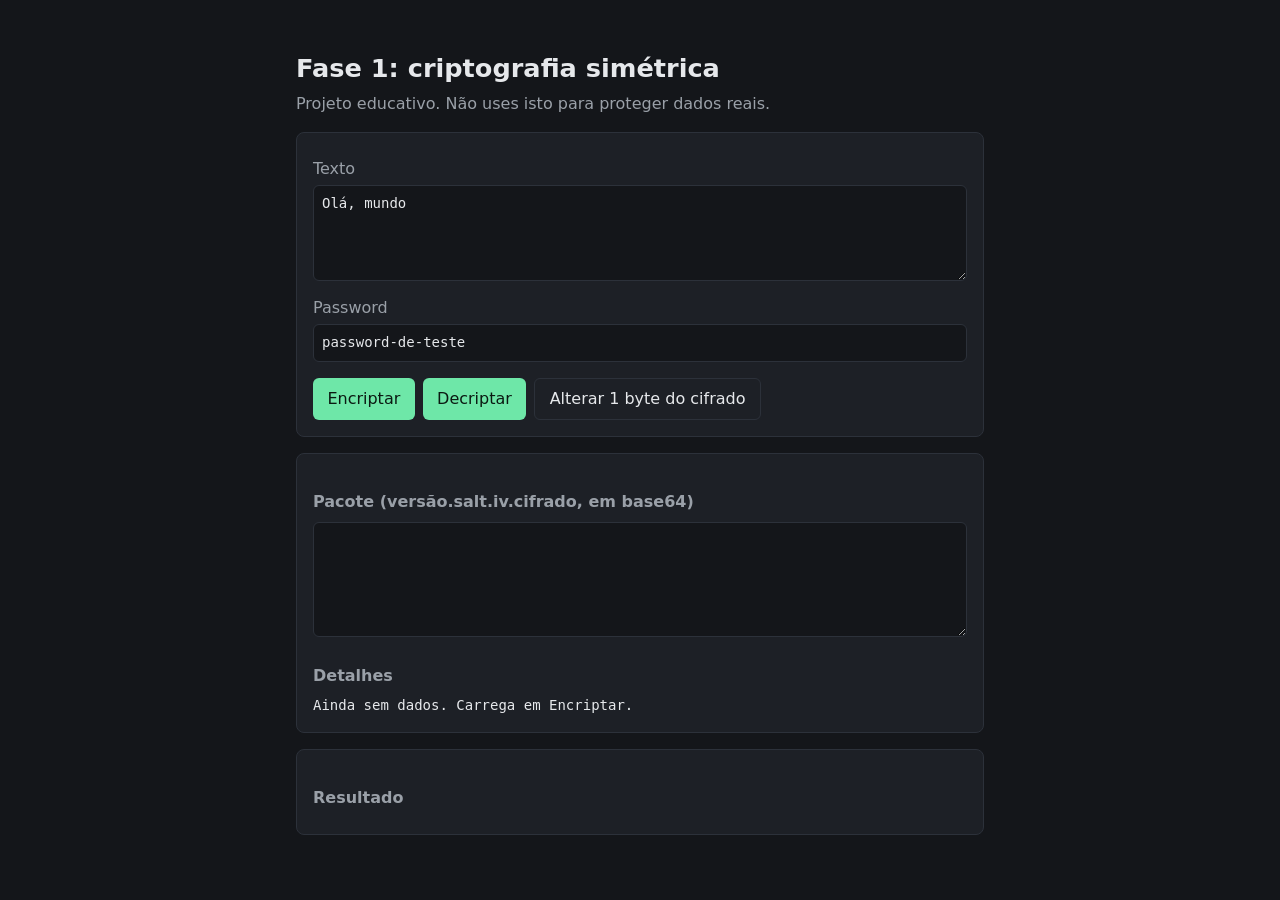
==== fase-1-simetrica/index.html @ 67fef3d6 "Estrutura inicial: resumo, fase 1 e planos das fases 2 a 5" ====
<!doctype html>
<html lang="pt-PT">
<head>
  <meta charset="utf-8">
  <meta name="viewport" content="width=device-width, initial-scale=1">
  <title>Fase 1: AES-GCM</title>
  <link rel="stylesheet" href="style.css">
</head>
<body>
  <main>
    <h1>Fase 1: criptografia simétrica</h1>
    <p class="aviso">Projeto educativo. Não uses isto para proteger dados reais.</p>

    <section>
      <label for="texto">Texto</label>
      <textarea id="texto" rows="4">Olá, mundo</textarea>

      <label for="password">Password</label>
      <input id="password" type="text" value="password-de-teste" autocomplete="off">

      <div class="botoes">
        <button id="encriptar">Encriptar</button>
        <button id="decriptar">Decriptar</button>
        <button id="adulterar" class="secundario">Alterar 1 byte do cifrado</button>
      </div>
    </section>

    <section>
      <h2>Pacote (versão.salt.iv.cifrado, em base64)</h2>
      <textarea id="pacote" rows="5" spellcheck="false"></textarea>
      <h2>Detalhes</h2>
      <pre id="detalhes">Ainda sem dados. Carrega em Encriptar.</pre>
    </section>

    <section>
      <h2>Resultado</h2>
      <pre id="resultado"></pre>
    </section>
  </main>
  <script src="app.js"></script>
</body>
</html>
---- fase-1-simetrica/style.css ----
:root {
  --fundo: #14161a;
  --cartao: #1d2026;
  --texto: #e6e8eb;
  --suave: #9aa0a8;
  --acento: #6ee7a8;
  --borda: #2c313a;
}

* { box-sizing: border-box; }

body {
  margin: 0;
  background: var(--fundo);
  color: var(--texto);
  font: 16px/1.5 system-ui, sans-serif;
}

main {
  max-width: 720px;
  margin: 0 auto;
  padding: 2rem 1rem 4rem;
}

h1 { font-size: 1.6rem; margin-bottom: 0.25rem; }
h2 { font-size: 1rem; color: var(--suave); margin: 1.25rem 0 0.5rem; }

.aviso { color: var(--suave); margin-top: 0; }

section {
  background: var(--cartao);
  border: 1px solid var(--borda);
  border-radius: 8px;
  padding: 1rem;
  margin-top: 1rem;
}

label { display: block; margin: 0.5rem 0 0.25rem; color: var(--suave); }

textarea, input {
  width: 100%;
  background: var(--fundo);
  color: var(--texto);
  border: 1px solid var(--borda);
  border-radius: 6px;
  padding: 0.5rem;
  font: 14px/1.4 ui-monospace, monospace;
}

.botoes { display: flex; gap: 0.5rem; flex-wrap: wrap; margin-top: 1rem; }

button {
  background: var(--acento);
  color: #0b1a12;
  border: 0;
  border-radius: 6px;
  padding: 0.5rem 0.9rem;
  font: inherit;
  cursor: pointer;
}

button.secundario {
  background: transparent;
  color: var(--texto);
  border: 1px solid var(--borda);
}

pre {
  margin: 0;
  white-space: pre-wrap;
  word-break: break-all;
  font: 14px/1.4 ui-monospace, monospace;
}
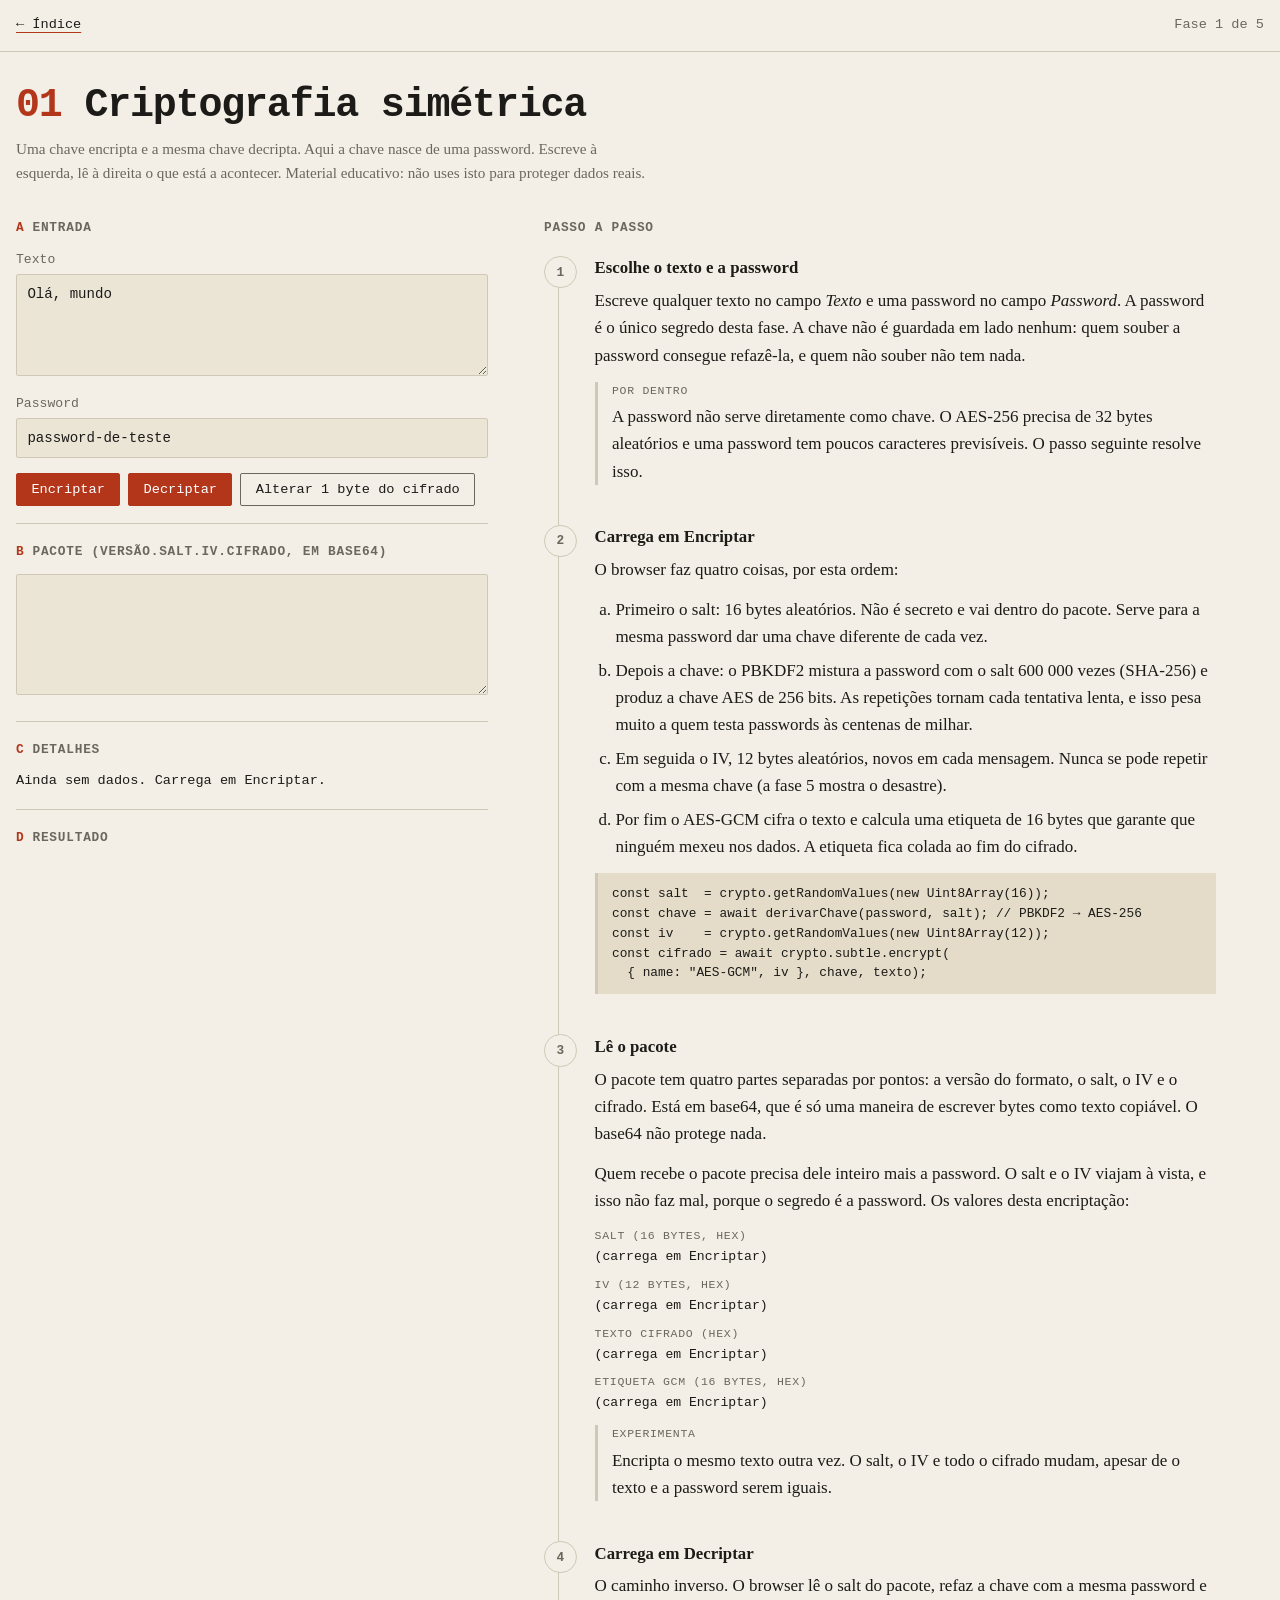
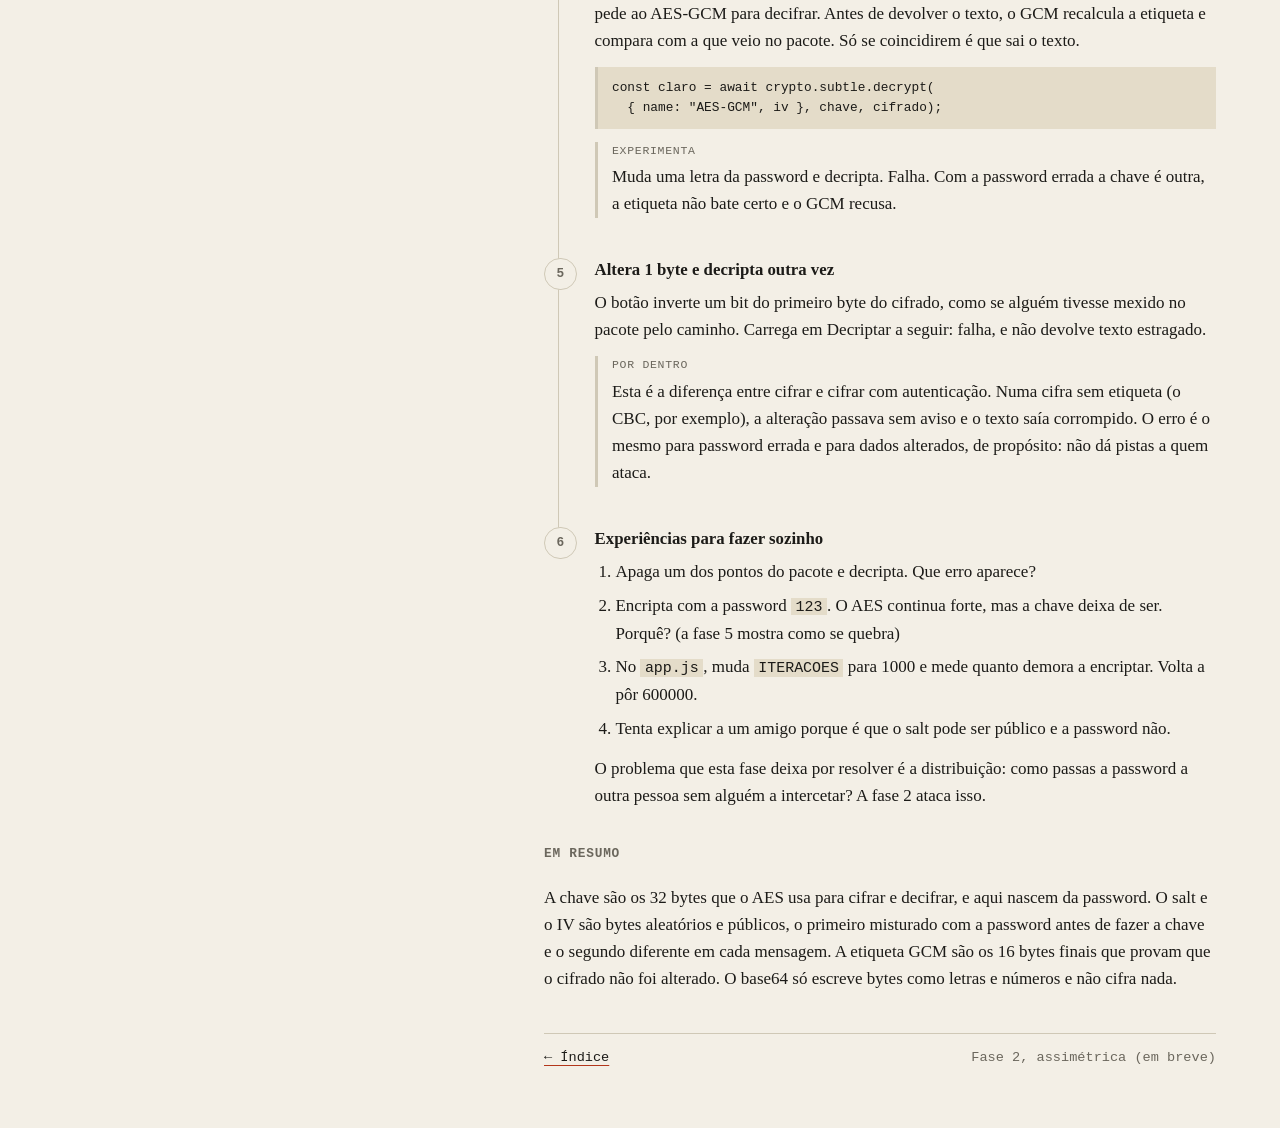
==== commit 059e7253: "Layout de duas colunas com guia passo a passo" ====
--- a/fase-1-simetrica/index.html
+++ b/fase-1-simetrica/index.html
@@ -3,40 +3,149 @@
 <head>
   <meta charset="utf-8">
   <meta name="viewport" content="width=device-width, initial-scale=1">
-  <title>Fase 1: AES-GCM</title>
-  <link rel="stylesheet" href="style.css">
+  <title>Fase 1: criptografia simétrica | Criptografia na Prática</title>
+  <link rel="stylesheet" href="../assets/fase.css">
 </head>
 <body>
-  <main>
-    <h1>Fase 1: criptografia simétrica</h1>
-    <p class="aviso">Projeto educativo. Não uses isto para proteger dados reais.</p>
+  <header class="topo">
+    <div class="topo-in">
+      <a href="../">← Índice</a>
+      <span class="pos">Fase 1 de 5</span>
+    </div>
+  </header>
 
-    <section>
-      <label for="texto">Texto</label>
-      <textarea id="texto" rows="4">Olá, mundo</textarea>
+  <main class="fase">
+    <div class="cabecalho">
+      <h1><span>01</span> Criptografia simétrica</h1>
+      <p>Uma chave encripta e a mesma chave decripta. Aqui a chave nasce de uma password. Escreve à esquerda, lê à direita o que está a acontecer. Material educativo: não uses isto para proteger dados reais.</p>
+    </div>
 
-      <label for="password">Password</label>
-      <input id="password" type="text" value="password-de-teste" autocomplete="off">
+    <!-- ESQUERDA: laboratório -->
+    <div class="lab">
+      <section class="bloco">
+        <h2><b>A</b>Entrada</h2>
+        <label for="texto">Texto</label>
+        <textarea id="texto" rows="4">Olá, mundo</textarea>
 
-      <div class="botoes">
-        <button id="encriptar">Encriptar</button>
-        <button id="decriptar">Decriptar</button>
-        <button id="adulterar" class="secundario">Alterar 1 byte do cifrado</button>
-      </div>
-    </section>
+        <label for="password">Password</label>
+        <input id="password" type="text" value="password-de-teste" autocomplete="off" spellcheck="false">
 
-    <section>
-      <h2>Pacote (versão.salt.iv.cifrado, em base64)</h2>
-      <textarea id="pacote" rows="5" spellcheck="false"></textarea>
-      <h2>Detalhes</h2>
-      <pre id="detalhes">Ainda sem dados. Carrega em Encriptar.</pre>
-    </section>
+        <div class="botoes">
+          <button id="encriptar">Encriptar</button>
+          <button id="decriptar">Decriptar</button>
+          <button id="adulterar" class="secundario">Alterar 1 byte do cifrado</button>
+        </div>
+      </section>
 
-    <section>
-      <h2>Resultado</h2>
-      <pre id="resultado"></pre>
-    </section>
+      <section class="bloco">
+        <h2><b>B</b>Pacote (versão.salt.iv.cifrado, em base64)</h2>
+        <textarea id="pacote" rows="5" spellcheck="false" aria-label="Pacote cifrado"></textarea>
+      </section>
+
+      <section class="bloco">
+        <h2><b>C</b>Detalhes</h2>
+        <pre id="detalhes">Ainda sem dados. Carrega em Encriptar.</pre>
+      </section>
+
+      <section class="bloco">
+        <h2><b>D</b>Resultado</h2>
+        <pre id="resultado" aria-live="polite"></pre>
+      </section>
+    </div>
+
+    <!-- DIREITA: guia -->
+    <aside class="guia" aria-label="Passo a passo">
+      <h2 class="titulo-guia">Passo a passo</h2>
+      <ol class="passos">
+
+        <li class="passo" data-passo="entrada">
+          <h3>Escolhe o texto e a password</h3>
+          <div class="corpo">
+            <p>Escreve qualquer texto no campo <em>Texto</em> e uma password no campo <em>Password</em>. A password é o único segredo desta fase. A chave não é guardada em lado nenhum: quem souber a password consegue refazê-la, e quem não souber não tem nada.</p>
+            <p class="por-dentro"><span class="etq">Por dentro</span>A password não serve diretamente como chave. O AES-256 precisa de 32 bytes aleatórios e uma password tem poucos caracteres previsíveis. O passo seguinte resolve isso.</p>
+          </div>
+        </li>
+
+        <li class="passo" data-passo="encriptar">
+          <h3>Carrega em Encriptar</h3>
+          <div class="corpo">
+            <p>O browser faz quatro coisas, por esta ordem:</p>
+            <ol class="sub" type="a">
+              <li>Primeiro o salt: 16 bytes aleatórios. Não é secreto e vai dentro do pacote. Serve para a mesma password dar uma chave diferente de cada vez.</li>
+              <li>Depois a chave: o PBKDF2 mistura a password com o salt 600 000 vezes (SHA-256) e produz a chave AES de 256 bits. As repetições tornam cada tentativa lenta, e isso pesa muito a quem testa passwords às centenas de milhar.</li>
+              <li>Em seguida o IV, 12 bytes aleatórios, novos em cada mensagem. Nunca se pode repetir com a mesma chave (a fase 5 mostra o desastre).</li>
+              <li>Por fim o AES-GCM cifra o texto e calcula uma etiqueta de 16 bytes que garante que ninguém mexeu nos dados. A etiqueta fica colada ao fim do cifrado.</li>
+            </ol>
+            <pre class="codigo">const salt  = crypto.getRandomValues(new Uint8Array(16));
+const chave = await derivarChave(password, salt); // PBKDF2 → AES-256
+const iv    = crypto.getRandomValues(new Uint8Array(12));
+const cifrado = await crypto.subtle.encrypt(
+  { name: "AES-GCM", iv }, chave, texto);</pre>
+          </div>
+        </li>
+
+        <li class="passo" data-passo="pacote">
+          <h3>Lê o pacote</h3>
+          <div class="corpo">
+            <p>O pacote tem quatro partes separadas por pontos: a versão do formato, o salt, o IV e o cifrado. Está em base64, que é só uma maneira de escrever bytes como texto copiável. O base64 não protege nada.</p>
+            <p>Quem recebe o pacote precisa dele inteiro mais a password. O salt e o IV viajam à vista, e isso não faz mal, porque o segredo é a password. Os valores desta encriptação:</p>
+            <dl class="valores">
+              <dt>Salt (16 bytes, hex)</dt>
+              <dd data-live="salt">(carrega em Encriptar)</dd>
+              <dt>IV (12 bytes, hex)</dt>
+              <dd data-live="iv">(carrega em Encriptar)</dd>
+              <dt>Texto cifrado (hex)</dt>
+              <dd data-live="cifrado">(carrega em Encriptar)</dd>
+              <dt>Etiqueta GCM (16 bytes, hex)</dt>
+              <dd data-live="etiqueta">(carrega em Encriptar)</dd>
+            </dl>
+            <p class="por-dentro"><span class="etq">Experimenta</span>Encripta o mesmo texto outra vez. O salt, o IV e todo o cifrado mudam, apesar de o texto e a password serem iguais.</p>
+          </div>
+        </li>
+
+        <li class="passo" data-passo="decriptar">
+          <h3>Carrega em Decriptar</h3>
+          <div class="corpo">
+            <p>O caminho inverso. O browser lê o salt do pacote, refaz a chave com a mesma password e pede ao AES-GCM para decifrar. Antes de devolver o texto, o GCM recalcula a etiqueta e compara com a que veio no pacote. Só se coincidirem é que sai o texto.</p>
+            <pre class="codigo">const claro = await crypto.subtle.decrypt(
+  { name: "AES-GCM", iv }, chave, cifrado);</pre>
+            <p class="por-dentro"><span class="etq">Experimenta</span>Muda uma letra da password e decripta. Falha. Com a password errada a chave é outra, a etiqueta não bate certo e o GCM recusa.</p>
+          </div>
+        </li>
+
+        <li class="passo" data-passo="adulterar">
+          <h3>Altera 1 byte e decripta outra vez</h3>
+          <div class="corpo">
+            <p>O botão inverte um bit do primeiro byte do cifrado, como se alguém tivesse mexido no pacote pelo caminho. Carrega em Decriptar a seguir: falha, e não devolve texto estragado.</p>
+            <p class="por-dentro"><span class="etq">Por dentro</span>Esta é a diferença entre cifrar e cifrar com autenticação. Numa cifra sem etiqueta (o CBC, por exemplo), a alteração passava sem aviso e o texto saía corrompido. O erro é o mesmo para password errada e para dados alterados, de propósito: não dá pistas a quem ataca.</p>
+          </div>
+        </li>
+
+        <li class="passo" data-passo="experiencias">
+          <h3>Experiências para fazer sozinho</h3>
+          <div class="corpo">
+            <ol class="sub">
+              <li>Apaga um dos pontos do pacote e decripta. Que erro aparece?</li>
+              <li>Encripta com a password <code>123</code>. O AES continua forte, mas a chave deixa de ser. Porquê? (a fase 5 mostra como se quebra)</li>
+              <li>No <code>app.js</code>, muda <code>ITERACOES</code> para 1000 e mede quanto demora a encriptar. Volta a pôr 600000.</li>
+              <li>Tenta explicar a um amigo porque é que o salt pode ser público e a password não.</li>
+            </ol>
+            <p>O problema que esta fase deixa por resolver é a distribuição: como passas a password a outra pessoa sem alguém a intercetar? A fase 2 ataca isso.</p>
+          </div>
+        </li>
+      </ol>
+
+      <h2 class="titulo-guia" style="margin-top:2.2rem">Em resumo</h2>
+      <p>A chave são os 32 bytes que o AES usa para cifrar e decifrar, e aqui nascem da password. O salt e o IV são bytes aleatórios e públicos, o primeiro misturado com a password antes de fazer a chave e o segundo diferente em cada mensagem. A etiqueta GCM são os 16 bytes finais que provam que o cifrado não foi alterado. O base64 só escreve bytes como letras e números e não cifra nada.</p>
+
+      <nav class="rodape-fase" aria-label="Navegação entre fases">
+        <a href="../">← Índice</a>
+        <span class="off">Fase 2, assimétrica (em breve)</span>
+      </nav>
+    </aside>
   </main>
+
+  <script src="../assets/fase.js"></script>
   <script src="app.js"></script>
 </body>
 </html>
--- a/assets/fase.css
+++ b/assets/fase.css
@@ -0,0 +1,165 @@
+/* Layout partilhado das páginas das fases.
+   Esquerda: o laboratório (onde escreves e carregas nos botões).
+   Direita: o guia passo a passo (o que fazes e o que acontece por dentro).
+   Em ecrãs estreitos, o laboratório vem primeiro e o guia por baixo. */
+
+:root {
+  --bg: #f3efe6;
+  --panel: #ebe5d6;
+  --code: #e4dcc9;
+  --ink: #1c1b18;
+  --muted: #6b675d;
+  --line: #cfc8b6;
+  --accent: #b3361b;
+  --on-accent: #ffffff;
+  --ok: #2f6b3f;
+  color-scheme: light dark;
+}
+@media (prefers-color-scheme: dark) {
+  :root {
+    --bg: #14130f;
+    --panel: #1b1a15;
+    --code: #201f19;
+    --ink: #ece7d9;
+    --muted: #9a9482;
+    --line: #36332a;
+    --accent: #e8664a;
+    --on-accent: #14130f;
+    --ok: #8cc79b;
+  }
+}
+
+* { box-sizing: border-box; }
+
+body {
+  margin: 0;
+  background: var(--bg);
+  color: var(--ink);
+  font: 17px/1.6 Georgia, "Iowan Old Style", "Times New Roman", serif;
+}
+
+.mono, h1, h2, .topo, .etq, button, label, dt, .codigo, textarea, input, pre {
+  font-family: ui-monospace, "SF Mono", Menlo, Consolas, monospace;
+}
+
+/* Barra do topo com a ligação ao índice */
+.topo { border-bottom: 1px solid var(--line); font-size: 0.85rem; }
+.topo-in {
+  max-width: 80rem; margin: 0 auto; padding: 0.9rem 1rem;
+  display: flex; justify-content: space-between; align-items: baseline; gap: 1rem; flex-wrap: wrap;
+}
+.topo a { color: var(--ink); text-underline-offset: 4px; text-decoration-color: var(--accent); }
+.topo a:hover { color: var(--accent); }
+.topo .pos { color: var(--muted); }
+
+a:focus-visible, button:focus-visible, textarea:focus-visible, input:focus-visible {
+  outline: 2px solid var(--accent);
+  outline-offset: 2px;
+}
+
+/* Grelha de duas colunas */
+.fase {
+  max-width: 80rem; margin: 0 auto; padding: 2rem 1rem 4rem;
+  display: grid; gap: 2rem 3rem; grid-template-columns: minmax(0, 1fr);
+}
+.cabecalho { grid-column: 1 / -1; }
+.cabecalho h1 {
+  font-size: clamp(1.7rem, 5vw, 2.5rem); line-height: 1.1; letter-spacing: -0.03em; margin: 0 0 0.6rem;
+}
+.cabecalho h1 span { color: var(--accent); }
+.cabecalho p { margin: 0; max-width: 40rem; color: var(--muted); font-size: 0.95rem; }
+
+@media (min-width: 62rem) {
+  .fase { grid-template-columns: minmax(22rem, 30rem) minmax(0, 42rem); }
+  .lab { position: sticky; top: 1rem; align-self: start; max-height: calc(100vh - 2rem); overflow-y: auto; padding-right: 0.5rem; }
+}
+
+/* Laboratório */
+.bloco { padding: 1.1rem 0; border-top: 1px solid var(--line); }
+.bloco:first-child { border-top: 0; padding-top: 0; }
+.bloco h2 {
+  font-size: 0.8rem; font-weight: 600; letter-spacing: 0.06em; text-transform: uppercase;
+  color: var(--muted); margin: 0 0 0.7rem;
+}
+.bloco h2 b { color: var(--accent); font-weight: 600; margin-right: 0.5rem; }
+
+label { display: block; margin: 0.6rem 0 0.25rem; font-size: 0.82rem; color: var(--muted); }
+textarea, input {
+  width: 100%; background: var(--panel); color: var(--ink);
+  border: 1px solid var(--line); border-radius: 2px; padding: 0.55rem 0.65rem;
+  font-size: 0.88rem; line-height: 1.45;
+}
+textarea { resize: vertical; }
+
+.botoes { display: flex; gap: 0.5rem; flex-wrap: wrap; margin-top: 0.9rem; }
+button {
+  background: var(--accent); color: var(--on-accent); border: 1px solid var(--accent);
+  border-radius: 2px; padding: 0.5rem 0.9rem; font-size: 0.85rem; cursor: pointer;
+}
+button:hover { filter: brightness(1.08); }
+button.secundario { background: transparent; color: var(--ink); border-color: var(--muted); }
+button.secundario:hover { border-color: var(--accent); color: var(--accent); filter: none; }
+
+pre { margin: 0; white-space: pre-wrap; overflow-wrap: anywhere; font-size: 0.85rem; line-height: 1.5; }
+#resultado { min-height: 3rem; }
+#resultado[data-estado="ok"] { color: var(--ok); }
+#resultado[data-estado="erro"] { color: var(--accent); }
+
+/* Guia */
+.guia h2.titulo-guia {
+  font-size: 0.8rem; letter-spacing: 0.06em; text-transform: uppercase; color: var(--muted);
+  margin: 0 0 1.2rem; font-weight: 600;
+}
+.passos { list-style: none; margin: 0; padding: 0; counter-reset: passo; }
+.passo {
+  counter-increment: passo; position: relative;
+  margin: 0 0 0 0.9rem; padding: 0 0 1.8rem 2.2rem; border-left: 1px solid var(--line);
+}
+.passo::before {
+  content: counter(passo); position: absolute; left: -0.95rem; top: -0.1rem;
+  width: 1.9rem; height: 1.9rem; display: grid; place-items: center;
+  background: var(--bg); border: 1px solid var(--line); border-radius: 50%;
+  font: 600 0.8rem ui-monospace, Menlo, Consolas, monospace; color: var(--muted);
+}
+.passo.feito::before { content: "✓"; color: var(--ok); border-color: var(--ok); }
+.passo.ativo::before { background: var(--accent); border-color: var(--accent); color: var(--on-accent); content: counter(passo); }
+.passo:last-child { border-left-color: transparent; padding-bottom: 0; }
+
+.passo h3 { font-size: 1.05rem; margin: 0 0 0.5rem; line-height: 1.3; }
+.passo.ativo h3 { text-decoration: underline; text-decoration-color: var(--accent); text-underline-offset: 5px; text-decoration-thickness: 2px; }
+.passo p { margin: 0 0 0.8rem; }
+.passo .corpo { padding: 0; }
+.passo.ativo .corpo { background: var(--panel); margin-left: -0.6rem; padding: 0.6rem 0.8rem 0.1rem 0.6rem; border-left: 3px solid var(--accent); }
+
+.por-dentro { border-left: 3px solid var(--line); padding-left: 0.9rem; }
+.etq {
+  display: block; font-size: 0.72rem; letter-spacing: 0.06em; text-transform: uppercase;
+  color: var(--muted); margin-bottom: 0.2rem;
+}
+.sub { margin: 0 0 0.8rem; padding-left: 1.3rem; }
+.sub li { margin-bottom: 0.4rem; }
+
+.codigo {
+  background: var(--code); border-left: 3px solid var(--line); margin: 0.8rem 0;
+  padding: 0.7rem 0.9rem; overflow-x: auto; white-space: pre; word-break: normal;
+  font-size: 0.8rem; line-height: 1.55;
+}
+code { font-family: ui-monospace, Menlo, Consolas, monospace; font-size: 0.88em; background: var(--code); padding: 0.05em 0.3em; }
+
+.valores { margin: 0 0 0.8rem; }
+.valores dt { font-size: 0.72rem; letter-spacing: 0.06em; text-transform: uppercase; color: var(--muted); margin-top: 0.6rem; }
+.valores dd { margin: 0.1rem 0 0; font: 0.82rem/1.45 ui-monospace, Menlo, Consolas, monospace; word-break: break-all; }
+
+.glossario { margin: 0; }
+.glossario dt { font-size: 0.85rem; color: var(--accent); margin-top: 0.8rem; }
+.glossario dd { margin: 0.1rem 0 0; }
+
+.rodape-fase {
+  display: flex; justify-content: space-between; gap: 1rem; flex-wrap: wrap;
+  margin-top: 2.5rem; padding-top: 1rem; border-top: 1px solid var(--line);
+  font: 0.85rem ui-monospace, Menlo, Consolas, monospace;
+}
+.rodape-fase a { color: var(--ink); text-underline-offset: 4px; text-decoration-color: var(--accent); }
+.rodape-fase .off { color: var(--muted); }
+
+@media (prefers-reduced-motion: reduce) { * { scroll-behavior: auto !important; } }
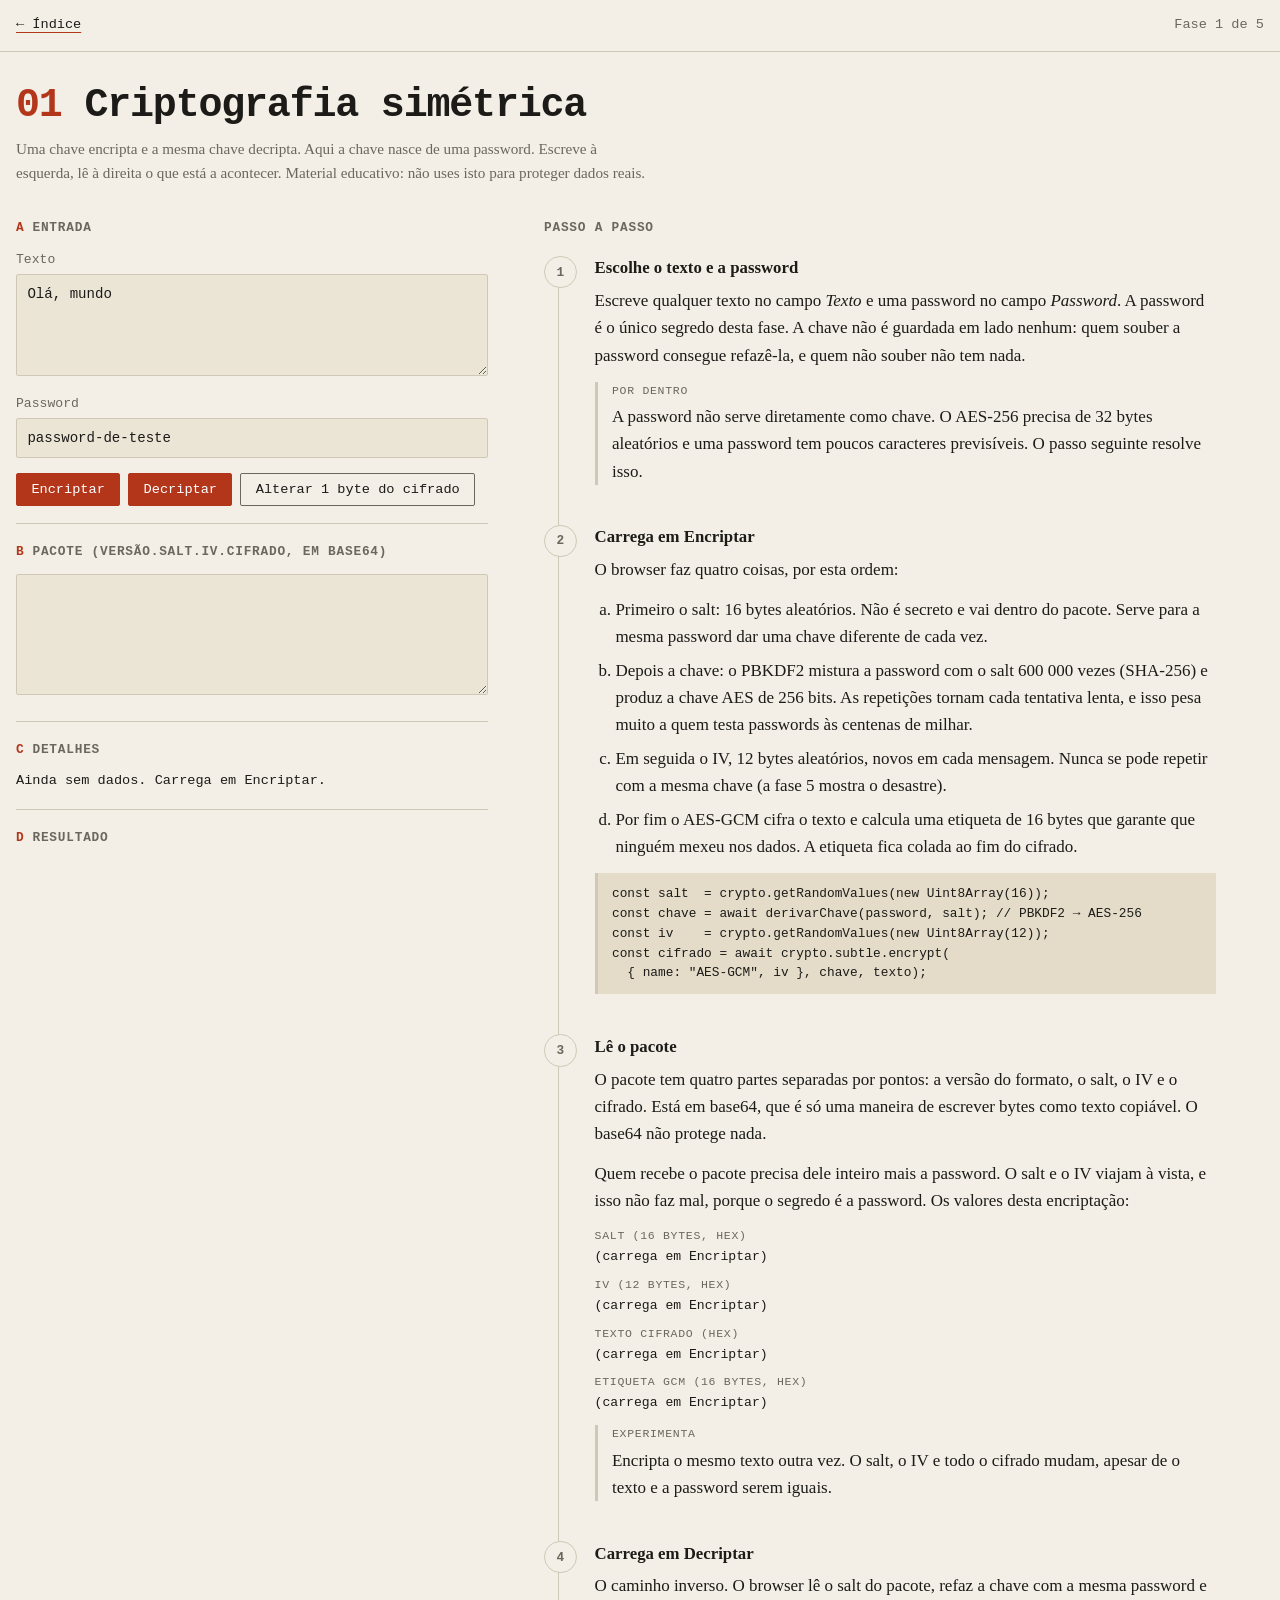
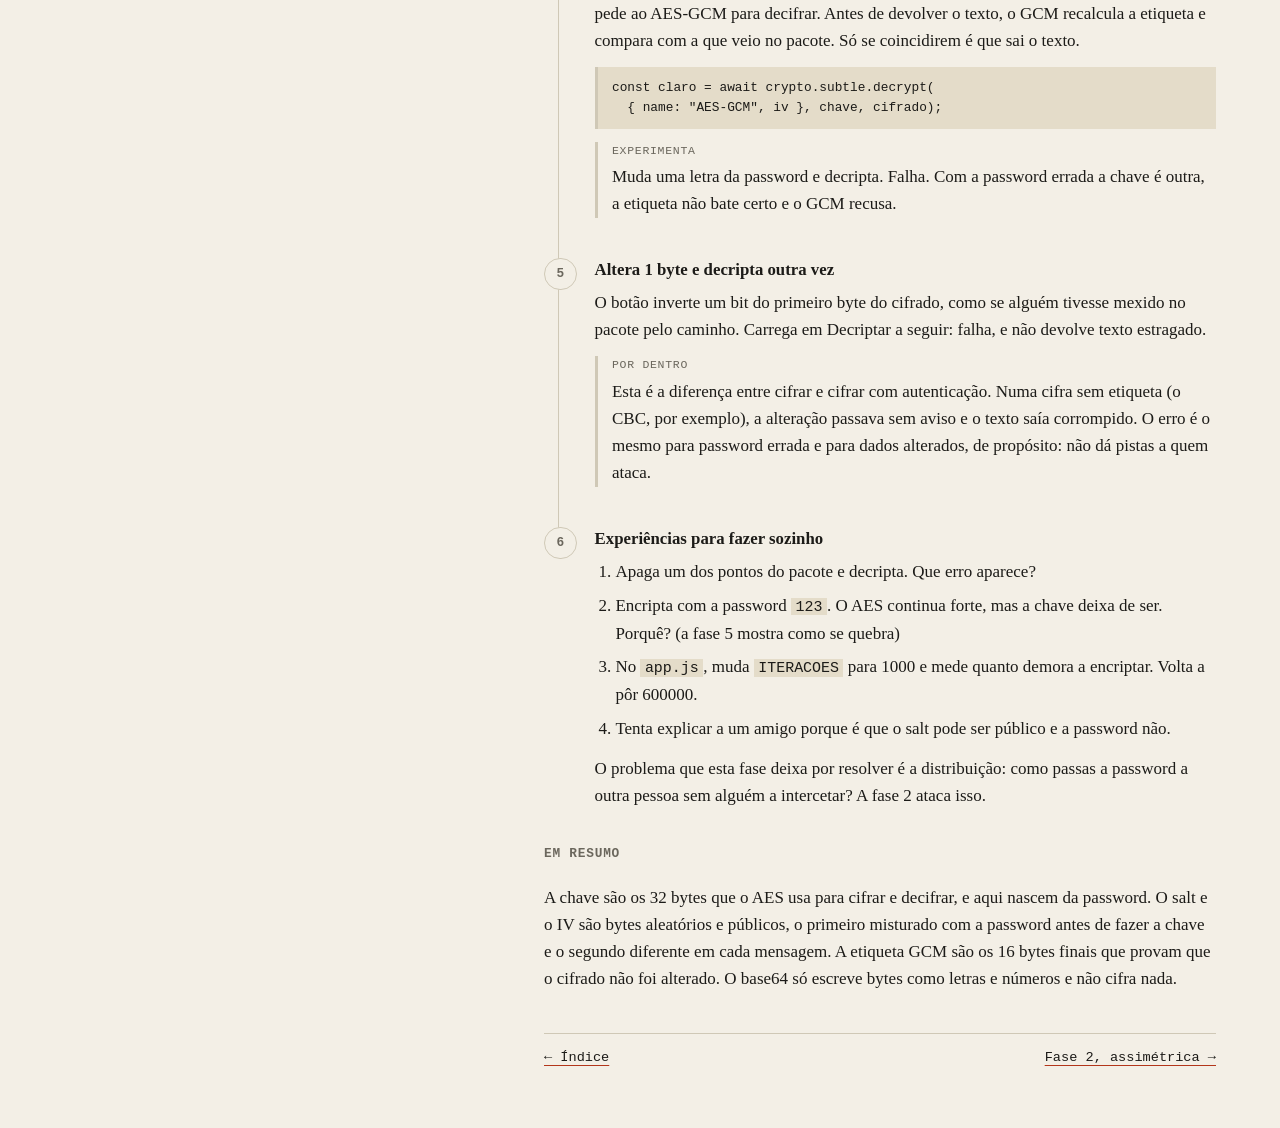
==== commit aa74e284: "Fases 2 a 5: assimétrica, híbrida, PGP e o que corre mal Páginas com guia passo a passo, util.js par" ====
--- a/fase-1-simetrica/index.html
+++ b/fase-1-simetrica/index.html
@@ -140,7 +140,7 @@
 
       <nav class="rodape-fase" aria-label="Navegação entre fases">
         <a href="../">← Índice</a>
-        <span class="off">Fase 2, assimétrica (em breve)</span>
+        <a href="../fase-2-assimetrica/">Fase 2, assimétrica →</a>
       </nav>
     </aside>
   </main>
--- a/assets/fase.css
+++ b/assets/fase.css
@@ -104,6 +104,17 @@
 #resultado { min-height: 3rem; }
 #resultado[data-estado="ok"] { color: var(--ok); }
 #resultado[data-estado="erro"] { color: var(--accent); }
+.res { min-height: 2.5rem; }
+.res[data-estado="ok"] { color: var(--ok); }
+.res[data-estado="erro"] { color: var(--accent); }
+select { width: 100%; background: var(--panel); color: var(--ink); border: 1px solid var(--line); border-radius: 2px; padding: 0.5rem; font: 0.88rem ui-monospace, Menlo, Consolas, monospace; }
+canvas { display: block; width: 100%; max-width: 14rem; image-rendering: pixelated; border: 1px solid var(--line); background: #fff; }
+.par { display: flex; gap: 1rem; flex-wrap: wrap; }
+.par figure { margin: 0; flex: 1 1 8rem; }
+.par figcaption { font: 0.75rem ui-monospace, Menlo, Consolas, monospace; color: var(--muted); margin-top: 0.3rem; }
+table.tab { border-collapse: collapse; width: 100%; font-size: 0.85rem; margin: 0.8rem 0; }
+table.tab th, table.tab td { border: 1px solid var(--line); padding: 0.35rem 0.5rem; text-align: left; vertical-align: top; }
+table.tab th { background: var(--panel); font-family: ui-monospace, Menlo, Consolas, monospace; font-size: 0.78rem; }
 
 /* Guia */
 .guia h2.titulo-guia {
